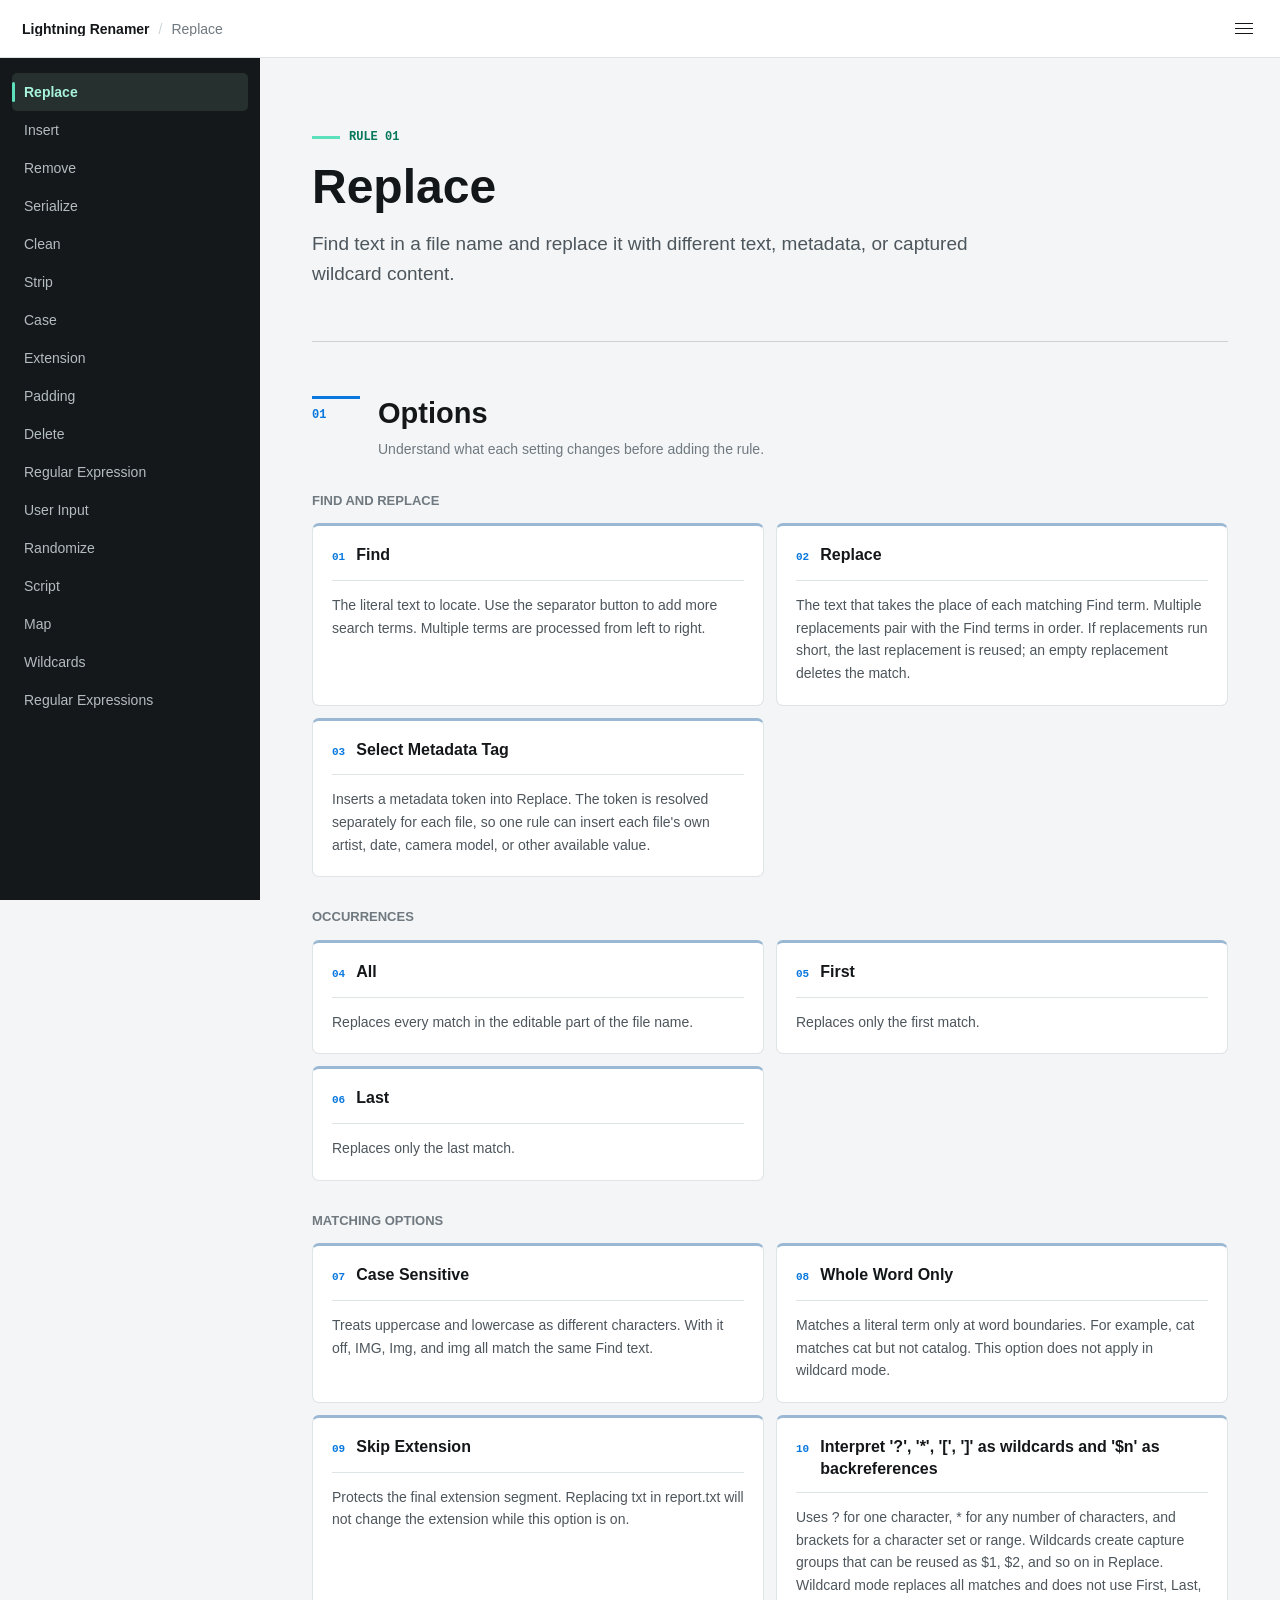
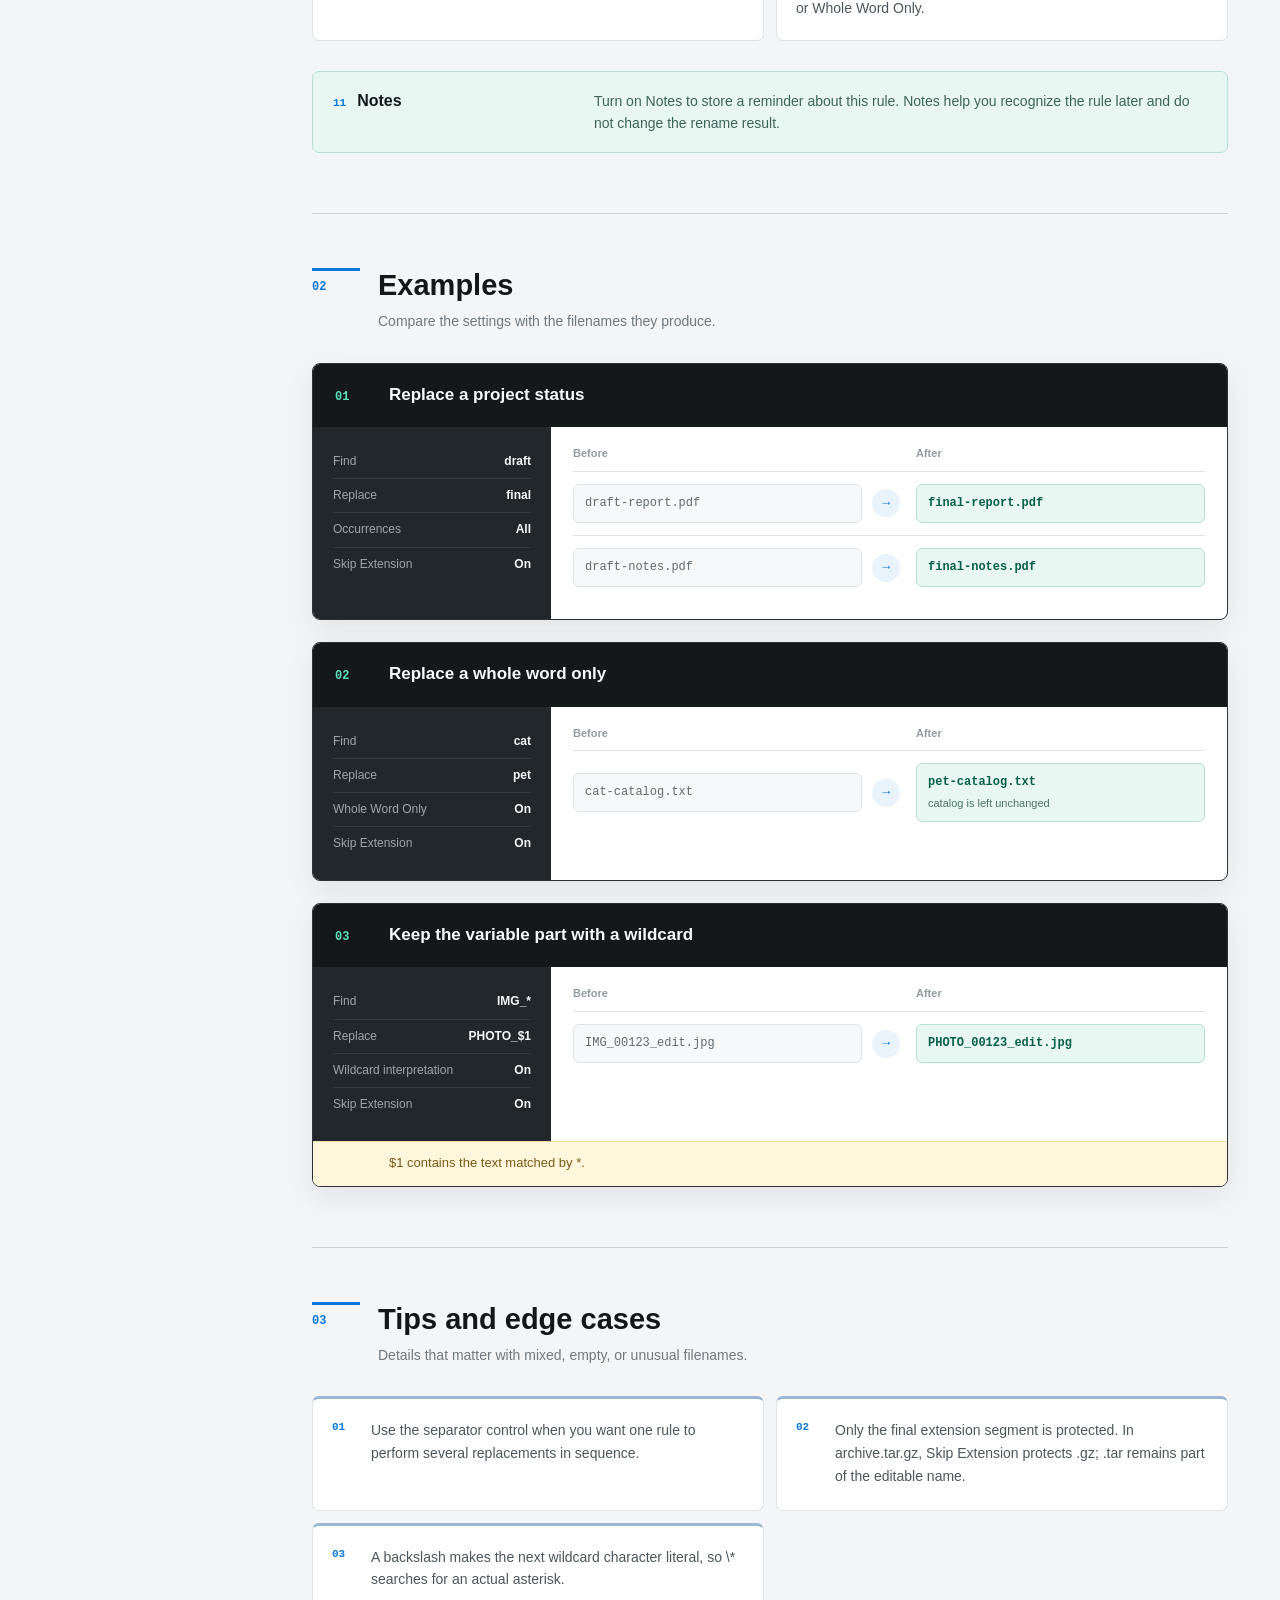
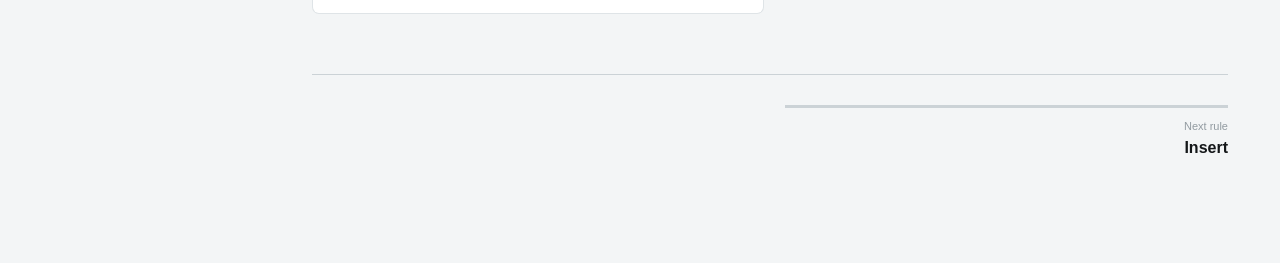
==== rule-guides/index.html @ 9235e06c "Add rule guides to website footer" ====
<!doctype html>
<html lang="en">
  <head>
    <meta charset="utf-8">
    <meta name="viewport" content="width=device-width, initial-scale=1">
    <meta name="description" content="English usage guide for every Lightning Renamer rule.">
    <title>Rule Help - Lightning Renamer</title>
    <link rel="stylesheet" href="styles.css">
    <script defer src="content/rules.js"></script>
    <script defer src="content/tutorials.js"></script>
    <script defer src="app.js"></script>
  </head>
  <body>
    <a class="skip-link" href="#rule-guide">Skip to rule guide</a>

    <header class="mobile-header">
      <div class="mobile-brand">
        <span class="mobile-brand-product">Lightning Renamer</span>
        <span class="mobile-brand-divider" aria-hidden="true">/</span>
        <span class="mobile-brand-section">Replace</span>
      </div>
      <button class="menu-button" id="menu-button" type="button" aria-label="Open help navigation" aria-expanded="false" aria-controls="sidebar">
        <span></span><span></span><span></span>
      </button>
    </header>

    <div class="page-shell">
      <aside class="sidebar" id="sidebar" aria-label="Help navigation">
        <div class="sidebar-header">
          <p class="product-name">Lightning Renamer</p>
          <p class="guide-name">Help &amp; Reference</p>
        </div>
        <nav id="rule-nav" aria-label="Help topics"></nav>
      </aside>

      <button class="sidebar-scrim" id="sidebar-scrim" type="button" aria-label="Close rule navigation" tabindex="-1"></button>

      <main class="main-content" id="rule-guide" tabindex="-1">
        <article id="article" aria-live="polite"></article>
      </main>
    </div>
  </body>
</html>
---- rule-guides/styles.css ----
:root {
  color-scheme: light;
  --topbar-height: 58px;
  --sidebar-width: 260px;
  --canvas: #f3f5f6;
  --paper: #ffffff;
  --rail: #15181b;
  --rail-hover: #22272c;
  --rail-text: #f4f7f8;
  --rail-muted: #90999f;
  --ink: #141719;
  --copy: #4d565c;
  --muted: #707980;
  --quiet: #929ba1;
  --line: #dfe4e7;
  --line-strong: #cbd2d6;
  --blue: #0878df;
  --blue-soft: #e9f3fc;
  --mint: #5de0bc;
  --mint-dark: #08785d;
  --mint-soft: #e8f7f2;
  --amber: #7a5a17;
  --amber-soft: #fff6dc;
  --font-system: -apple-system, BlinkMacSystemFont, "SF Pro Text", "Segoe UI", sans-serif;
  --font-mono: "SFMono-Regular", Consolas, "Liberation Mono", Menlo, monospace;
}

* { box-sizing: border-box; }

html {
  scroll-behavior: smooth;
  scroll-padding-top: calc(var(--topbar-height) + 24px);
}

body {
  min-width: 320px;
  margin: 0;
  background: var(--canvas);
  color: var(--ink);
  font-family: var(--font-system);
  font-size: 16px;
  line-height: 1.6;
  letter-spacing: 0;
}

body.menu-open { overflow: hidden; }
button, a { color: inherit; font: inherit; }
a { text-underline-offset: 3px; }
code { font-family: var(--font-mono); letter-spacing: 0; }

.skip-link {
  position: fixed;
  z-index: 100;
  top: 10px;
  left: 12px;
  padding: 7px 11px;
  border: 1px solid var(--blue);
  border-radius: 6px;
  background: var(--paper);
  color: var(--ink);
  font-size: 13px;
  font-weight: 650;
  transform: translateY(-180%);
}

.skip-link:focus { transform: translateY(0); }

.mobile-header {
  position: sticky;
  z-index: 40;
  top: 0;
  display: flex;
  height: var(--topbar-height);
  align-items: center;
  justify-content: space-between;
  padding: 0 16px 0 22px;
  border-bottom: 1px solid var(--line);
  background: rgba(255, 255, 255, 0.98);
}

.mobile-brand {
  display: flex;
  min-width: 0;
  align-items: center;
  gap: 9px;
  font-size: 14px;
  line-height: 1;
}

.mobile-brand-product {
  overflow: hidden;
  color: var(--ink);
  font-weight: 700;
  text-overflow: ellipsis;
  white-space: nowrap;
}

.mobile-brand-divider { color: var(--line-strong); }

.mobile-brand-section {
  overflow: hidden;
  color: var(--muted);
  text-overflow: ellipsis;
  white-space: nowrap;
}

.menu-button {
  display: grid;
  width: 40px;
  height: 40px;
  flex: 0 0 40px;
  margin-left: 12px;
  padding: 0;
  place-content: center;
  gap: 4px;
  border: 0;
  border-radius: 6px;
  background: transparent;
  cursor: pointer;
}

.menu-button:hover { background: #edf0f2; }

.menu-button span {
  display: block;
  width: 18px;
  height: 1px;
  background: var(--ink);
  transition: transform 180ms ease, opacity 120ms ease;
}

.page-shell {
  display: grid;
  min-height: calc(100vh - var(--topbar-height));
  grid-template-columns: var(--sidebar-width) minmax(0, 1fr);
  transition: grid-template-columns 180ms ease;
}

.sidebar {
  position: sticky;
  z-index: 20;
  top: var(--topbar-height);
  display: flex;
  width: var(--sidebar-width);
  height: calc(100vh - var(--topbar-height));
  min-height: 0;
  flex-direction: column;
  background: var(--rail);
  color: var(--rail-text);
  transition: transform 180ms ease;
}

.sidebar-header {
  display: none;
  padding: 22px 22px 19px;
  border-bottom: 1px solid #2b3034;
}

.product-name,
.guide-name { margin: 0; }
.product-name { color: var(--rail-text); font-size: 15px; font-weight: 700; }
.guide-name { margin-top: 3px; color: var(--rail-muted); font-size: 13px; }

#rule-nav {
  flex: 1;
  min-height: 0;
  padding: 15px 12px 24px;
  overflow-y: auto;
  overscroll-behavior: contain;
  scrollbar-color: #3b4247 transparent;
  scrollbar-width: thin;
}

.rule-link {
  position: relative;
  display: flex;
  min-height: 38px;
  align-items: center;
  padding: 8px 12px;
  border-radius: 5px;
  color: #b3bcc1;
  font-size: 14px;
  font-weight: 520;
  line-height: 22px;
  text-decoration: none;
  transition: background-color 120ms ease, color 120ms ease;
}

.rule-link:hover { background: var(--rail-hover); color: var(--rail-text); }

.rule-link.active {
  background: #26312f;
  color: #a8f3dc;
  font-weight: 680;
}

.rule-link.active::before {
  position: absolute;
  inset: 9px auto 9px 0;
  width: 3px;
  border-radius: 2px;
  background: var(--mint);
  content: "";
}

.nav-collapsed .page-shell { grid-template-columns: 0 minmax(0, 1fr); }
.nav-collapsed .sidebar { visibility: hidden; transform: translateX(-100%); }
.sidebar-scrim { display: none; }

.main-content {
  min-width: 0;
  min-height: 100%;
  padding: 0 52px 92px;
  outline: none;
}

#article {
  width: min(100%, 980px);
  margin: 0 auto;
}

.rule-header {
  padding: 70px 0 52px;
  border-bottom: 1px solid var(--line-strong);
}

.page-kicker {
  display: flex;
  align-items: center;
  gap: 9px;
  margin: 0 0 14px;
  color: var(--mint-dark);
  font-family: var(--font-mono);
  font-size: 12px;
  font-weight: 700;
  text-transform: uppercase;
}

.page-kicker::before {
  width: 28px;
  height: 3px;
  background: var(--mint);
  content: "";
}

.rule-title {
  margin: 0 0 16px;
  color: var(--ink);
  font-size: 48px;
  font-weight: 730;
  line-height: 1.08;
  letter-spacing: 0;
  text-wrap: balance;
}

.rule-title:focus { outline: none; }

.rule-summary {
  max-width: 760px;
  margin: 0;
  color: var(--copy);
  font-size: 19px;
  line-height: 1.58;
  text-wrap: pretty;
}

.guide-section {
  padding: 54px 0 60px;
  border-bottom: 1px solid var(--line-strong);
}

.section-heading {
  display: grid;
  grid-template-columns: 48px minmax(0, 1fr);
  gap: 18px;
  margin-bottom: 30px;
}

.section-index {
  padding-top: 7px;
  border-top: 3px solid var(--blue);
  color: var(--blue);
  font-family: var(--font-mono);
  font-size: 12px;
  font-weight: 700;
}

.section-heading-copy h2 {
  margin: 0;
  color: var(--ink);
  font-size: 29px;
  font-weight: 720;
  line-height: 1.2;
  letter-spacing: 0;
}

.section-heading-copy p {
  max-width: 620px;
  margin: 8px 0 0;
  color: var(--muted);
  font-size: 14px;
  line-height: 1.55;
}

.option-group + .option-group { margin-top: 30px; }

.option-group > h3 {
  margin: 0 0 12px;
  color: var(--muted);
  font-size: 13px;
  font-weight: 700;
  text-transform: uppercase;
}

.option-list {
  display: grid;
  grid-template-columns: repeat(2, minmax(0, 1fr));
  gap: 12px;
  margin: 0;
}

.option-row {
  min-width: 0;
  padding: 18px 19px 20px;
  border: 1px solid var(--line);
  border-top: 3px solid #9ab8d3;
  border-radius: 7px;
  background: var(--paper);
  transition: border-color 120ms ease, transform 120ms ease;
}

.option-row:hover { border-color: #95b8d7; transform: translateY(-1px); }

.option-row dt,
.notes-option h3 {
  display: flex;
  min-width: 0;
  align-items: baseline;
  gap: 11px;
  margin: 0;
}

.option-index {
  flex: 0 0 auto;
  color: var(--blue);
  font-family: var(--font-mono);
  font-size: 11px;
  font-weight: 700;
}

.option-name {
  min-width: 0;
  overflow-wrap: anywhere;
  color: var(--ink);
  font-size: 16px;
  font-weight: 700;
  line-height: 1.35;
  text-transform: none;
}

.option-row dd {
  margin: 13px 0 0;
  padding-top: 13px;
  border-top: 1px solid var(--line);
  color: var(--copy);
  font-size: 14px;
  line-height: 1.62;
  text-wrap: pretty;
}

.notes-option {
  display: grid;
  grid-template-columns: minmax(190px, 0.38fr) minmax(0, 1fr);
  gap: 28px;
  padding: 18px 20px;
  border: 1px solid #b9ddd2;
  border-radius: 7px;
  background: var(--mint-soft);
}

.notes-description { margin: 0; color: #3d6459; font-size: 14px; }

.examples-list { display: grid; gap: 22px; }

.example-block {
  overflow: hidden;
  border: 1px solid #2c3236;
  border-radius: 8px;
  background: var(--paper);
  box-shadow: 0 10px 28px rgba(22, 28, 31, 0.08);
}

.example-header {
  display: grid;
  grid-template-columns: 40px minmax(0, 1fr);
  gap: 14px;
  align-items: baseline;
  padding: 20px 22px;
  background: var(--rail);
}

.example-header h3 {
  margin: 0;
  color: #f7f9fa;
  font-size: 17px;
  font-weight: 680;
  line-height: 1.35;
}

.example-number {
  color: var(--mint);
  font-family: var(--font-mono);
  font-size: 12px;
  font-weight: 700;
}

.example-body {
  display: grid;
  grid-template-columns: 238px minmax(0, 1fr);
}

.settings-list {
  margin: 0;
  padding: 18px 20px 20px;
  background: #22272c;
  color: #f4f7f8;
}

.setting-row {
  display: grid;
  grid-template-columns: minmax(0, 1fr) minmax(0, auto);
  gap: 12px;
  align-items: baseline;
  padding: 7px 0;
  border-bottom: 1px solid #343b40;
}

.setting-row:last-child { border-bottom: 0; }
.setting-row dt { color: #9da6ab; font-size: 12px; }

.setting-row dd {
  min-width: 0;
  margin: 0;
  overflow-wrap: anywhere;
  color: #f4f7f8;
  font-size: 12px;
  font-weight: 700;
  text-align: right;
}

.transform-table { min-width: 0; padding: 18px 22px 20px; }

.transform-row {
  display: grid;
  grid-template-columns: minmax(0, 1fr) 34px minmax(0, 1fr);
  gap: 10px;
  align-items: center;
}

.transform-header {
  padding: 0 0 8px;
  color: var(--quiet);
  font-size: 11px;
  font-weight: 700;
}

.transform-row:not(.transform-header) {
  padding: 12px 0;
  border-top: 1px solid var(--line);
}

.filename,
.after-cell {
  min-width: 0;
  padding: 10px 11px;
  border: 1px solid var(--line);
  border-radius: 6px;
  background: #f7f8f9;
}

.filename {
  overflow-wrap: anywhere;
  color: #616a70;
  font-family: var(--font-mono);
  font-size: 12px;
  line-height: 1.45;
}

.transform-arrow {
  display: grid;
  width: 28px;
  height: 28px;
  place-items: center;
  border-radius: 50%;
  background: var(--blue-soft);
  color: var(--blue);
  font-size: 13px;
  font-weight: 700;
}

.after-cell {
  display: flex;
  flex-direction: column;
  gap: 4px;
  border-color: #b7dfd2;
  background: var(--mint-soft);
}

.after-cell .filename { padding: 0; border: 0; background: transparent; }
.result { color: #075f49; font-weight: 750; }
.change-note { color: #4c7368; font-size: 11px; line-height: 1.4; }

.example-note {
  margin: 0;
  padding: 11px 22px 12px 76px;
  border-top: 1px solid #eedca7;
  background: var(--amber-soft);
  color: var(--amber);
  font-size: 13px;
}

.script-panel { min-width: 0; padding: 18px 22px 20px; }
.example-label { margin: 0 0 8px; color: var(--quiet); font-size: 11px; font-weight: 700; }

.code-block {
  margin: 0;
  padding: 16px;
  overflow-x: auto;
  border-radius: 6px;
  background: #101315;
  color: #ecf2f4;
  font: 13px/1.65 var(--font-mono);
  white-space: pre-wrap;
}

.tips-list {
  display: grid;
  grid-template-columns: repeat(2, minmax(0, 1fr));
  gap: 12px;
  margin: 0;
  padding: 0;
  list-style: none;
  counter-reset: tip;
}

.tips-list li {
  position: relative;
  min-width: 0;
  padding: 20px 20px 22px 58px;
  border: 1px solid var(--line);
  border-top: 3px solid #9ab8d3;
  border-radius: 7px;
  background: var(--paper);
  color: var(--copy);
  font-size: 14px;
  line-height: 1.62;
  counter-increment: tip;
}

.tips-list li::before {
  position: absolute;
  top: 20px;
  left: 19px;
  color: var(--blue);
  content: counter(tip, decimal-leading-zero);
  font-family: var(--font-mono);
  font-size: 11px;
  font-weight: 700;
}

.tutorial-paragraph {
  max-width: 760px;
  margin: 0 0 15px 66px;
  color: var(--copy);
  text-wrap: pretty;
}

.syntax-list {
  display: grid;
  grid-template-columns: repeat(2, minmax(0, 1fr));
  gap: 12px;
  margin: 0 0 0 66px;
}

.syntax-row {
  min-width: 0;
  padding: 18px;
  border: 1px solid var(--line);
  border-top: 3px solid #9ab8d3;
  border-radius: 7px;
  background: var(--paper);
}

.syntax-token code {
  display: inline-block;
  min-width: 48px;
  padding: 4px 8px;
  border-radius: 4px;
  background: var(--rail);
  color: var(--mint);
  font: 700 14px/1.5 var(--font-mono);
  text-align: center;
}

.syntax-description { margin: 13px 0 0; color: var(--copy); }
.syntax-description strong { display: block; margin-bottom: 4px; color: var(--ink); font-size: 15px; }
.syntax-description p { margin: 0 0 7px; font-size: 14px; }
.syntax-example { display: block; overflow-wrap: anywhere; color: var(--blue); font: 12px/1.55 var(--font-mono); }

.lesson-list {
  margin: 0 0 0 66px;
  padding: 0;
  border-top: 1px solid var(--line-strong);
  list-style: none;
  counter-reset: lesson;
}

.lesson-item {
  position: relative;
  min-height: 76px;
  padding: 18px 4px 19px 52px;
  border-bottom: 1px solid var(--line);
  counter-increment: lesson;
}

.lesson-item::before {
  position: absolute;
  top: 20px;
  left: 2px;
  color: var(--mint-dark);
  content: counter(lesson, decimal-leading-zero);
  font-family: var(--font-mono);
  font-size: 12px;
  font-weight: 700;
}

.lesson-body h3 { margin: 0 0 4px; color: var(--ink); font-size: 16px; }
.lesson-body p { margin: 0; color: var(--copy); }

.lesson-pattern {
  margin-top: 11px;
  padding: 10px 12px;
  overflow-x: auto;
  border-left: 3px solid var(--mint);
  background: #e9efed;
}

.lesson-pattern code { color: #245348; font: 13px/1.55 var(--font-mono); }
.lesson-result { margin-top: 7px !important; color: var(--mint-dark) !important; font-size: 14px; }

.tutorial-examples {
  display: grid;
  grid-template-columns: repeat(2, minmax(0, 1fr));
  gap: 14px;
  margin-left: 66px;
}

.tutorial-example {
  overflow: hidden;
  border: 1px solid #2c3236;
  border-radius: 8px;
  background: var(--paper);
}

.tutorial-example h3 { margin: 0; padding: 16px 18px; background: var(--rail); color: #f7f9fa; font-size: 16px; }

.tutorial-pattern {
  display: flex;
  align-items: baseline;
  gap: 10px;
  padding: 11px 18px;
  border-bottom: 1px solid var(--line);
  background: var(--mint-soft);
}

.tutorial-pattern-label { color: var(--mint-dark); font-size: 11px; font-weight: 700; }
.tutorial-pattern code { min-width: 0; overflow-wrap: anywhere; color: #075f49; font: 700 13px/1.5 var(--font-mono); }
.tutorial-example-rows { margin: 0; padding: 9px 18px 13px; }
.tutorial-example-row { display: grid; grid-template-columns: 94px minmax(0, 1fr); gap: 10px; padding: 6px 0; }
.tutorial-example-row dt { color: var(--quiet); font-size: 12px; font-weight: 700; }
.tutorial-example-row dd { margin: 0; overflow-wrap: anywhere; color: var(--copy); font: 12px/1.55 var(--font-mono); }
.tutorial-example-row .result { color: var(--mint-dark); }
.tutorial-example-note { margin: 0 18px 15px; color: var(--muted); font-size: 13px; }

.tutorial-bullets {
  display: grid;
  gap: 9px;
  margin: 0 0 0 66px;
  padding-left: 21px;
  color: var(--copy);
}

.tutorial-bullets li::marker { color: var(--blue); }

.tutorial-callout {
  margin: 23px 0 0 66px;
  padding: 14px 16px;
  border-left: 3px solid var(--blue);
  background: var(--blue-soft);
  color: #315f87;
}

.tutorial-callout p { margin: 0; }

.article-footer {
  display: grid;
  grid-template-columns: repeat(2, minmax(0, 1fr));
  gap: 30px;
  padding: 30px 0 0;
}

.adjacent-link {
  display: flex;
  min-height: 62px;
  flex-direction: column;
  justify-content: center;
  padding: 10px 0;
  border-top: 3px solid var(--line-strong);
  text-decoration: none;
}

.adjacent-link:last-child { text-align: right; }
.adjacent-link:hover { border-color: var(--blue); }
.adjacent-label { color: var(--quiet); font-size: 11px; }
.adjacent-name { color: var(--ink); font-weight: 700; }

:focus-visible { outline: 2px solid var(--blue); outline-offset: 2px; }

@media (max-width: 1080px) {
  :root { --sidebar-width: 232px; }
  .main-content { padding-right: 36px; padding-left: 36px; }
  .example-body { grid-template-columns: 215px minmax(0, 1fr); }
}

@media (max-width: 820px) {
  .page-shell { display: block; }

  .menu-open .menu-button span:first-child { transform: translateY(5px) rotate(45deg); }
  .menu-open .menu-button span:nth-child(2) { opacity: 0; }
  .menu-open .menu-button span:last-child { transform: translateY(-5px) rotate(-45deg); }

  .sidebar {
    position: fixed;
    z-index: 35;
    top: var(--topbar-height);
    bottom: 0;
    left: 0;
    width: min(316px, calc(100% - 48px));
    height: auto;
    visibility: visible;
    transform: translateX(-102%);
  }

  .menu-open .sidebar { transform: translateX(0); }
  .sidebar-header { display: block; }
  .rule-link { min-height: 42px; padding: 9px 12px; }

  .sidebar-scrim {
    position: fixed;
    z-index: 30;
    inset: var(--topbar-height) 0 0;
    display: block;
    width: 100%;
    height: calc(100% - var(--topbar-height));
    border: 0;
    background: rgba(10, 13, 15, 0.48);
    opacity: 0;
    pointer-events: none;
    transition: opacity 160ms ease;
  }

  .menu-open .sidebar-scrim { opacity: 1; pointer-events: auto; }

  .main-content { padding: 0 24px 68px; }
  .rule-header { padding: 48px 0 38px; }
  .rule-title { font-size: 40px; }
  .rule-summary { font-size: 17px; }
  .guide-section { padding: 42px 0 48px; }

  .option-list { grid-template-columns: 1fr; }
  .example-body { grid-template-columns: 1fr; }

  .settings-list {
    display: grid;
    grid-template-columns: repeat(2, minmax(0, 1fr));
    gap: 0 24px;
  }

  .tips-list { grid-template-columns: 1fr; }
  .syntax-list { grid-template-columns: 1fr; }
  .tutorial-examples { grid-template-columns: 1fr; }
}

@media (max-width: 560px) {
  .mobile-header { padding-right: 10px; padding-left: 18px; }
  .mobile-brand { gap: 7px; font-size: 13px; }
  .main-content { padding-right: 18px; padding-left: 18px; }
  .rule-header { padding-top: 40px; }
  .rule-title { font-size: 36px; overflow-wrap: anywhere; }

  .section-heading { grid-template-columns: 38px minmax(0, 1fr); gap: 12px; }
  .section-heading-copy h2 { font-size: 25px; }

  .notes-option { grid-template-columns: 1fr; gap: 12px; }
  .settings-list { display: block; padding: 16px 18px; }
  .example-header { grid-template-columns: 32px minmax(0, 1fr); gap: 10px; padding: 18px 16px; }
  .transform-table { padding: 15px 16px 18px; }
  .transform-header { display: none; }

  .transform-row:not(.transform-header) {
    grid-template-columns: minmax(0, 1fr) 28px;
    gap: 8px;
    align-items: start;
  }

  .filename.before { grid-column: 1; grid-row: 1; }
  .transform-arrow { grid-column: 2; grid-row: 1 / span 2; align-self: center; transform: rotate(90deg); }
  .after-cell { grid-column: 1; grid-row: 2; }
  .example-note { padding: 11px 16px 12px; }

  .tips-list li { padding-left: 54px; }
  .tutorial-paragraph,
  .syntax-list,
  .lesson-list,
  .tutorial-examples,
  .tutorial-bullets,
  .tutorial-callout { margin-left: 0; }

  .article-footer { grid-template-columns: 1fr; gap: 12px; }
  .adjacent-link:last-child { text-align: left; }
}

@media (prefers-reduced-motion: reduce) {
  html { scroll-behavior: auto; }
  *, *::before, *::after { transition-duration: 0.01ms !important; }
}

@media print {
  .sidebar, .mobile-header, .article-footer { display: none; }
  .page-shell { display: block; }
  .main-content { padding: 0; }
  #article { width: 100%; }
  .rule-header { padding-top: 0; }
  .guide-section { break-inside: avoid; }
}
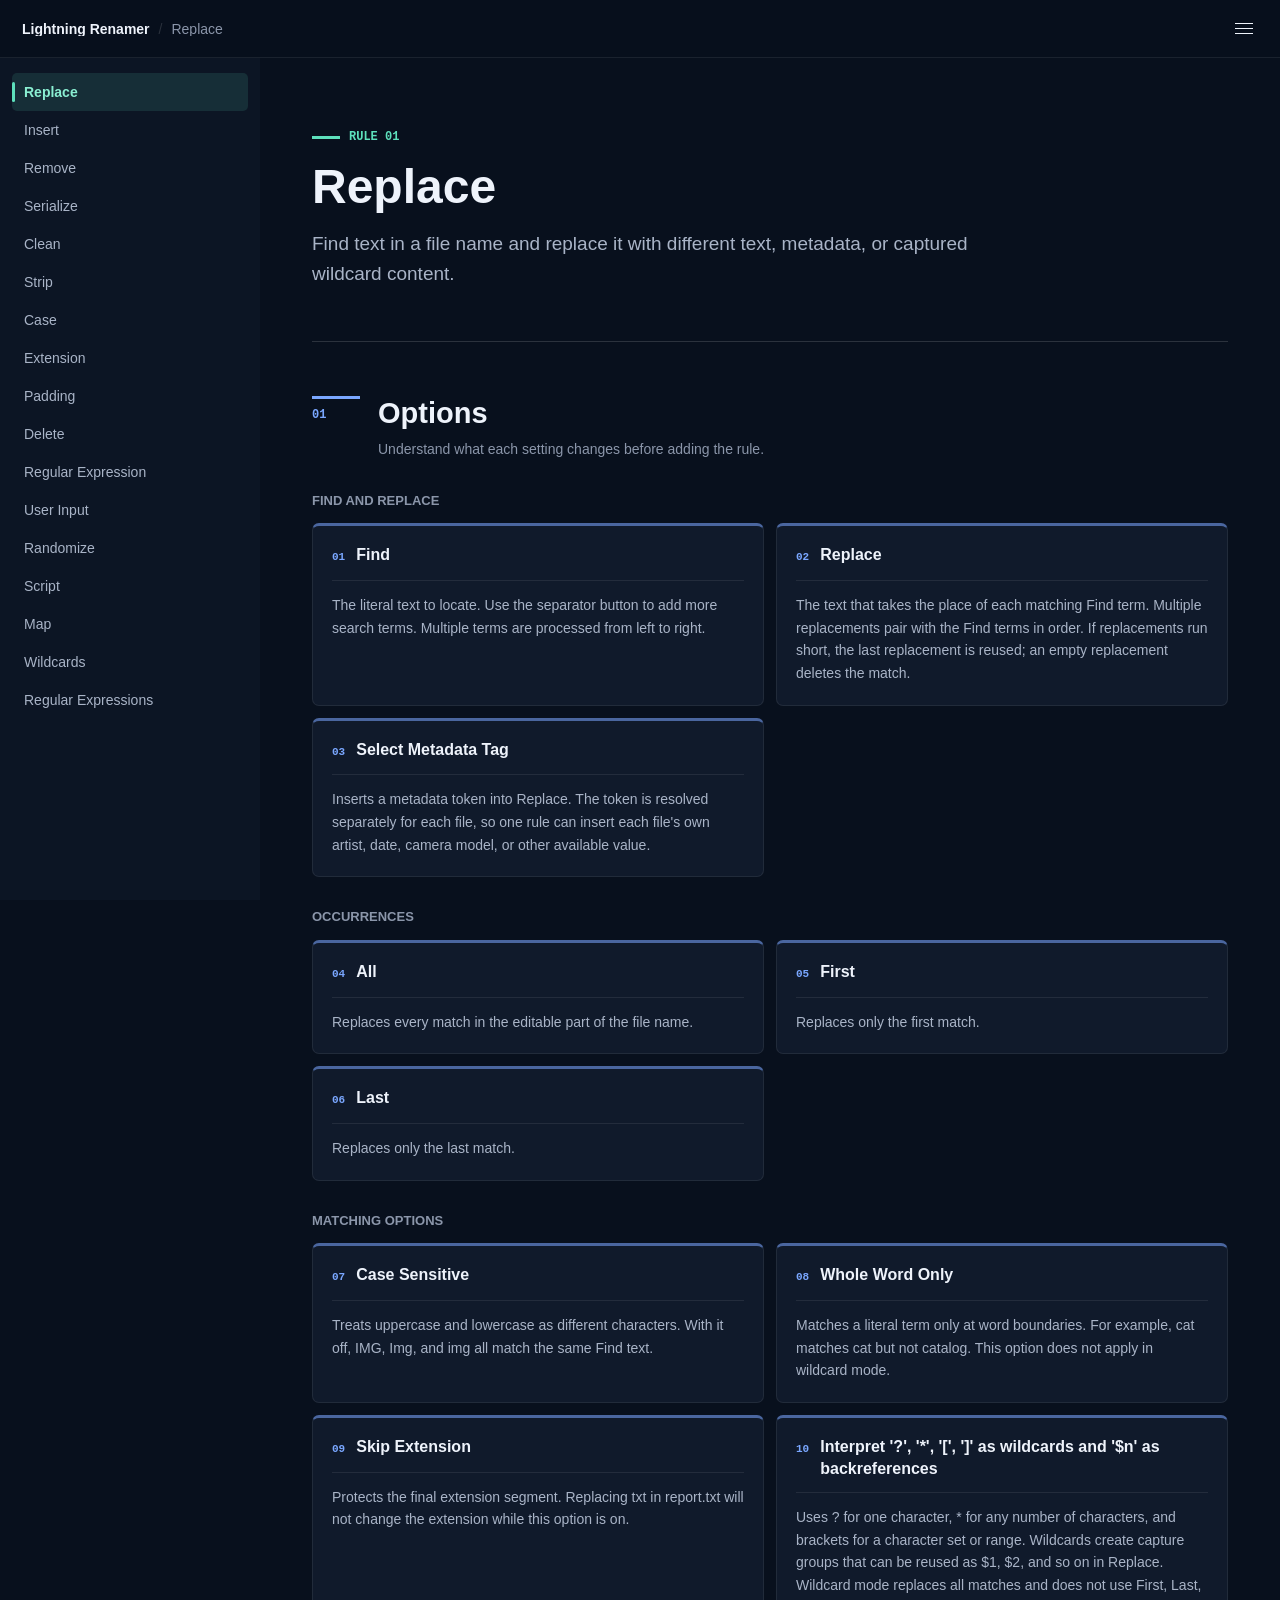
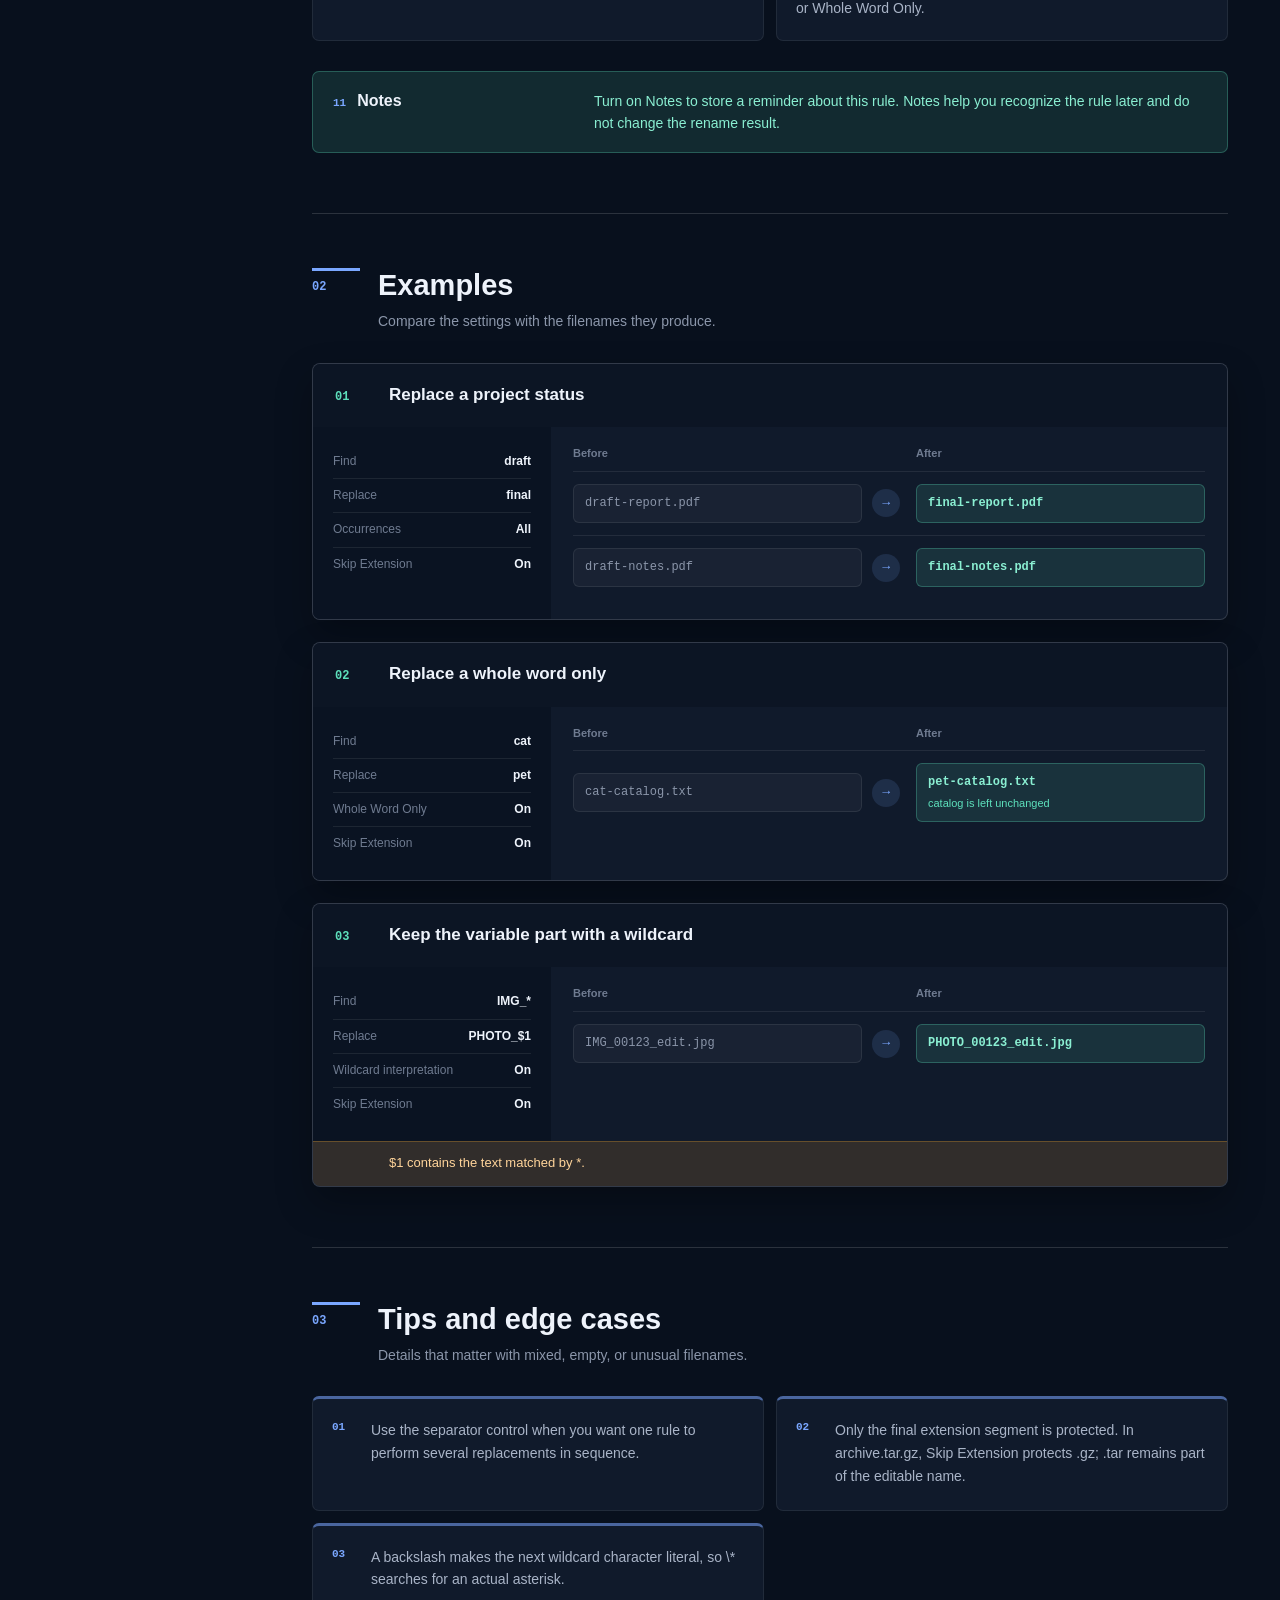
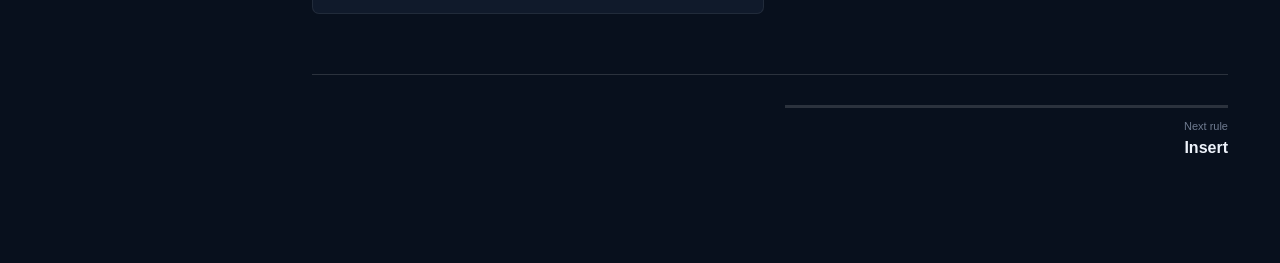
==== commit cc8d72d3: "Apply dark theme across site pages and add reveal motion. Lock landing, legal, and rule-guide pages " ====
--- a/rule-guides/index.html
+++ b/rule-guides/index.html
@@ -1,13 +1,15 @@
 <!doctype html>
-<html lang="en">
+<html lang="en" data-theme="dark">
   <head>
     <meta charset="utf-8">
     <meta name="viewport" content="width=device-width, initial-scale=1">
     <meta name="description" content="English usage guide for every Lightning Renamer rule.">
     <title>Rule Help - Lightning Renamer</title>
+    <link rel="icon" href="../assets/app-icon.png" type="image/png">
     <link rel="stylesheet" href="styles.css">
     <script defer src="content/rules.js"></script>
     <script defer src="content/tutorials.js"></script>
+    <script defer src="../reveal.js"></script>
     <script defer src="app.js"></script>
   </head>
   <body>
--- a/rule-guides/styles.css
+++ b/rule-guides/styles.css
@@ -1,26 +1,29 @@
 :root {
-  color-scheme: light;
+  color-scheme: dark;
   --topbar-height: 58px;
   --sidebar-width: 260px;
-  --canvas: #f3f5f6;
-  --paper: #ffffff;
-  --rail: #15181b;
-  --rail-hover: #22272c;
-  --rail-text: #f4f7f8;
-  --rail-muted: #90999f;
-  --ink: #141719;
-  --copy: #4d565c;
-  --muted: #707980;
-  --quiet: #929ba1;
-  --line: #dfe4e7;
-  --line-strong: #cbd2d6;
-  --blue: #0878df;
-  --blue-soft: #e9f3fc;
+  --canvas: #08101d;
+  --paper: #101a2b;
+  --rail: #0c1524;
+  --rail-hover: rgba(255, 255, 255, 0.06);
+  --rail-text: #eef3fb;
+  --rail-muted: #a9b4c7;
+  --ink: #eef3fb;
+  --copy: #a9b4c7;
+  --muted: #8b96aa;
+  --quiet: #6f7b90;
+  --line: rgba(255, 255, 255, 0.08);
+  --line-strong: rgba(255, 255, 255, 0.14);
+  --blue: #7aa7ff;
+  --blue-soft: rgba(122, 167, 255, 0.14);
   --mint: #5de0bc;
-  --mint-dark: #08785d;
-  --mint-soft: #e8f7f2;
-  --amber: #7a5a17;
-  --amber-soft: #fff6dc;
+  --mint-dark: #8aefd2;
+  --mint-soft: rgba(93, 224, 188, 0.12);
+  --amber: #ffd49a;
+  --amber-soft: rgba(245, 164, 43, 0.14);
+  --accent: #f5a42b;
+  --filename-bg: rgba(255, 255, 255, 0.04);
+  --code-bg: #060b14;
   --font-system: -apple-system, BlinkMacSystemFont, "SF Pro Text", "Segoe UI", sans-serif;
   --font-mono: "SFMono-Regular", Consolas, "Liberation Mono", Menlo, monospace;
 }
@@ -75,7 +78,8 @@
   justify-content: space-between;
   padding: 0 16px 0 22px;
   border-bottom: 1px solid var(--line);
-  background: rgba(255, 255, 255, 0.98);
+  background: rgba(8, 16, 29, 0.92);
+  backdrop-filter: blur(16px);
 }
 
 .mobile-brand {
@@ -119,7 +123,7 @@
   cursor: pointer;
 }
 
-.menu-button:hover { background: #edf0f2; }
+.menu-button:hover { background: var(--rail-hover); }
 
 .menu-button span {
   display: block;
@@ -153,7 +157,7 @@
 .sidebar-header {
   display: none;
   padding: 22px 22px 19px;
-  border-bottom: 1px solid #2b3034;
+  border-bottom: 1px solid var(--line);
 }
 
 .product-name,
@@ -167,7 +171,7 @@
   padding: 15px 12px 24px;
   overflow-y: auto;
   overscroll-behavior: contain;
-  scrollbar-color: #3b4247 transparent;
+  scrollbar-color: rgba(255, 255, 255, 0.18) transparent;
   scrollbar-width: thin;
 }
 
@@ -178,7 +182,7 @@
   align-items: center;
   padding: 8px 12px;
   border-radius: 5px;
-  color: #b3bcc1;
+  color: var(--rail-muted);
   font-size: 14px;
   font-weight: 520;
   line-height: 22px;
@@ -189,8 +193,8 @@
 .rule-link:hover { background: var(--rail-hover); color: var(--rail-text); }
 
 .rule-link.active {
-  background: #26312f;
-  color: #a8f3dc;
+  background: var(--mint-soft);
+  color: var(--mint-dark);
   font-weight: 680;
 }
 
@@ -229,7 +233,7 @@
   align-items: center;
   gap: 9px;
   margin: 0 0 14px;
-  color: var(--mint-dark);
+  color: var(--mint);
   font-family: var(--font-mono);
   font-size: 12px;
   font-weight: 700;
@@ -323,13 +327,13 @@
   min-width: 0;
   padding: 18px 19px 20px;
   border: 1px solid var(--line);
-  border-top: 3px solid #9ab8d3;
+  border-top: 3px solid rgba(122, 167, 255, 0.55);
   border-radius: 7px;
   background: var(--paper);
   transition: border-color 120ms ease, transform 120ms ease;
 }
 
-.option-row:hover { border-color: #95b8d7; transform: translateY(-1px); }
+.option-row:hover { border-color: rgba(122, 167, 255, 0.45); transform: translateY(-1px); }
 
 .option-row dt,
 .notes-option h3 {
@@ -373,21 +377,21 @@
   grid-template-columns: minmax(190px, 0.38fr) minmax(0, 1fr);
   gap: 28px;
   padding: 18px 20px;
-  border: 1px solid #b9ddd2;
+  border: 1px solid rgba(93, 224, 188, 0.28);
   border-radius: 7px;
   background: var(--mint-soft);
 }
 
-.notes-description { margin: 0; color: #3d6459; font-size: 14px; }
+.notes-description { margin: 0; color: var(--mint-dark); font-size: 14px; }
 
 .examples-list { display: grid; gap: 22px; }
 
 .example-block {
   overflow: hidden;
-  border: 1px solid #2c3236;
+  border: 1px solid var(--line-strong);
   border-radius: 8px;
   background: var(--paper);
-  box-shadow: 0 10px 28px rgba(22, 28, 31, 0.08);
+  box-shadow: 0 16px 36px rgba(0, 0, 0, 0.28);
 }
 
 .example-header {
@@ -401,7 +405,7 @@
 
 .example-header h3 {
   margin: 0;
-  color: #f7f9fa;
+  color: var(--ink);
   font-size: 17px;
   font-weight: 680;
   line-height: 1.35;
@@ -422,8 +426,8 @@
 .settings-list {
   margin: 0;
   padding: 18px 20px 20px;
-  background: #22272c;
-  color: #f4f7f8;
+  background: #0a1322;
+  color: var(--ink);
 }
 
 .setting-row {
@@ -432,17 +436,17 @@
   gap: 12px;
   align-items: baseline;
   padding: 7px 0;
-  border-bottom: 1px solid #343b40;
+  border-bottom: 1px solid var(--line);
 }
 
 .setting-row:last-child { border-bottom: 0; }
-.setting-row dt { color: #9da6ab; font-size: 12px; }
+.setting-row dt { color: var(--quiet); font-size: 12px; }
 
 .setting-row dd {
   min-width: 0;
   margin: 0;
   overflow-wrap: anywhere;
-  color: #f4f7f8;
+  color: var(--ink);
   font-size: 12px;
   font-weight: 700;
   text-align: right;
@@ -475,12 +479,12 @@
   padding: 10px 11px;
   border: 1px solid var(--line);
   border-radius: 6px;
-  background: #f7f8f9;
+  background: var(--filename-bg);
 }
 
 .filename {
   overflow-wrap: anywhere;
-  color: #616a70;
+  color: var(--muted);
   font-family: var(--font-mono);
   font-size: 12px;
   line-height: 1.45;
@@ -502,18 +506,18 @@
   display: flex;
   flex-direction: column;
   gap: 4px;
-  border-color: #b7dfd2;
+  border-color: rgba(93, 224, 188, 0.28);
   background: var(--mint-soft);
 }
 
 .after-cell .filename { padding: 0; border: 0; background: transparent; }
-.result { color: #075f49; font-weight: 750; }
-.change-note { color: #4c7368; font-size: 11px; line-height: 1.4; }
+.result { color: var(--mint-dark); font-weight: 750; }
+.change-note { color: var(--mint); font-size: 11px; line-height: 1.4; }
 
 .example-note {
   margin: 0;
   padding: 11px 22px 12px 76px;
-  border-top: 1px solid #eedca7;
+  border-top: 1px solid rgba(245, 164, 43, 0.28);
   background: var(--amber-soft);
   color: var(--amber);
   font-size: 13px;
@@ -527,8 +531,8 @@
   padding: 16px;
   overflow-x: auto;
   border-radius: 6px;
-  background: #101315;
-  color: #ecf2f4;
+  background: var(--code-bg);
+  color: var(--ink);
   font: 13px/1.65 var(--font-mono);
   white-space: pre-wrap;
 }
@@ -548,7 +552,7 @@
   min-width: 0;
   padding: 20px 20px 22px 58px;
   border: 1px solid var(--line);
-  border-top: 3px solid #9ab8d3;
+  border-top: 3px solid rgba(122, 167, 255, 0.55);
   border-radius: 7px;
   background: var(--paper);
   color: var(--copy);
@@ -586,7 +590,7 @@
   min-width: 0;
   padding: 18px;
   border: 1px solid var(--line);
-  border-top: 3px solid #9ab8d3;
+  border-top: 3px solid rgba(122, 167, 255, 0.55);
   border-radius: 7px;
   background: var(--paper);
 }
@@ -642,10 +646,10 @@
   padding: 10px 12px;
   overflow-x: auto;
   border-left: 3px solid var(--mint);
-  background: #e9efed;
-}
-
-.lesson-pattern code { color: #245348; font: 13px/1.55 var(--font-mono); }
+  background: var(--mint-soft);
+}
+
+.lesson-pattern code { color: var(--mint-dark); font: 13px/1.55 var(--font-mono); }
 .lesson-result { margin-top: 7px !important; color: var(--mint-dark) !important; font-size: 14px; }
 
 .tutorial-examples {
@@ -657,12 +661,12 @@
 
 .tutorial-example {
   overflow: hidden;
-  border: 1px solid #2c3236;
+  border: 1px solid var(--line-strong);
   border-radius: 8px;
   background: var(--paper);
 }
 
-.tutorial-example h3 { margin: 0; padding: 16px 18px; background: var(--rail); color: #f7f9fa; font-size: 16px; }
+.tutorial-example h3 { margin: 0; padding: 16px 18px; background: var(--rail); color: var(--ink); font-size: 16px; }
 
 .tutorial-pattern {
   display: flex;
@@ -674,7 +678,7 @@
 }
 
 .tutorial-pattern-label { color: var(--mint-dark); font-size: 11px; font-weight: 700; }
-.tutorial-pattern code { min-width: 0; overflow-wrap: anywhere; color: #075f49; font: 700 13px/1.5 var(--font-mono); }
+.tutorial-pattern code { min-width: 0; overflow-wrap: anywhere; color: var(--mint-dark); font: 700 13px/1.5 var(--font-mono); }
 .tutorial-example-rows { margin: 0; padding: 9px 18px 13px; }
 .tutorial-example-row { display: grid; grid-template-columns: 94px minmax(0, 1fr); gap: 10px; padding: 6px 0; }
 .tutorial-example-row dt { color: var(--quiet); font-size: 12px; font-weight: 700; }
@@ -697,7 +701,7 @@
   padding: 14px 16px;
   border-left: 3px solid var(--blue);
   background: var(--blue-soft);
-  color: #315f87;
+  color: #c6d8f5;
 }
 
 .tutorial-callout p { margin: 0; }
@@ -830,9 +834,21 @@
   .adjacent-link:last-child { text-align: left; }
 }
 
+.reveal {
+  opacity: 0;
+  transform: translateY(18px);
+  transition: opacity 700ms cubic-bezier(0.23, 1, 0.32, 1), transform 700ms cubic-bezier(0.23, 1, 0.32, 1);
+}
+
+.reveal.is-visible {
+  opacity: 1;
+  transform: none;
+}
+
 @media (prefers-reduced-motion: reduce) {
   html { scroll-behavior: auto; }
   *, *::before, *::after { transition-duration: 0.01ms !important; }
+  .reveal { opacity: 1; transform: none; }
 }
 
 @media print {
